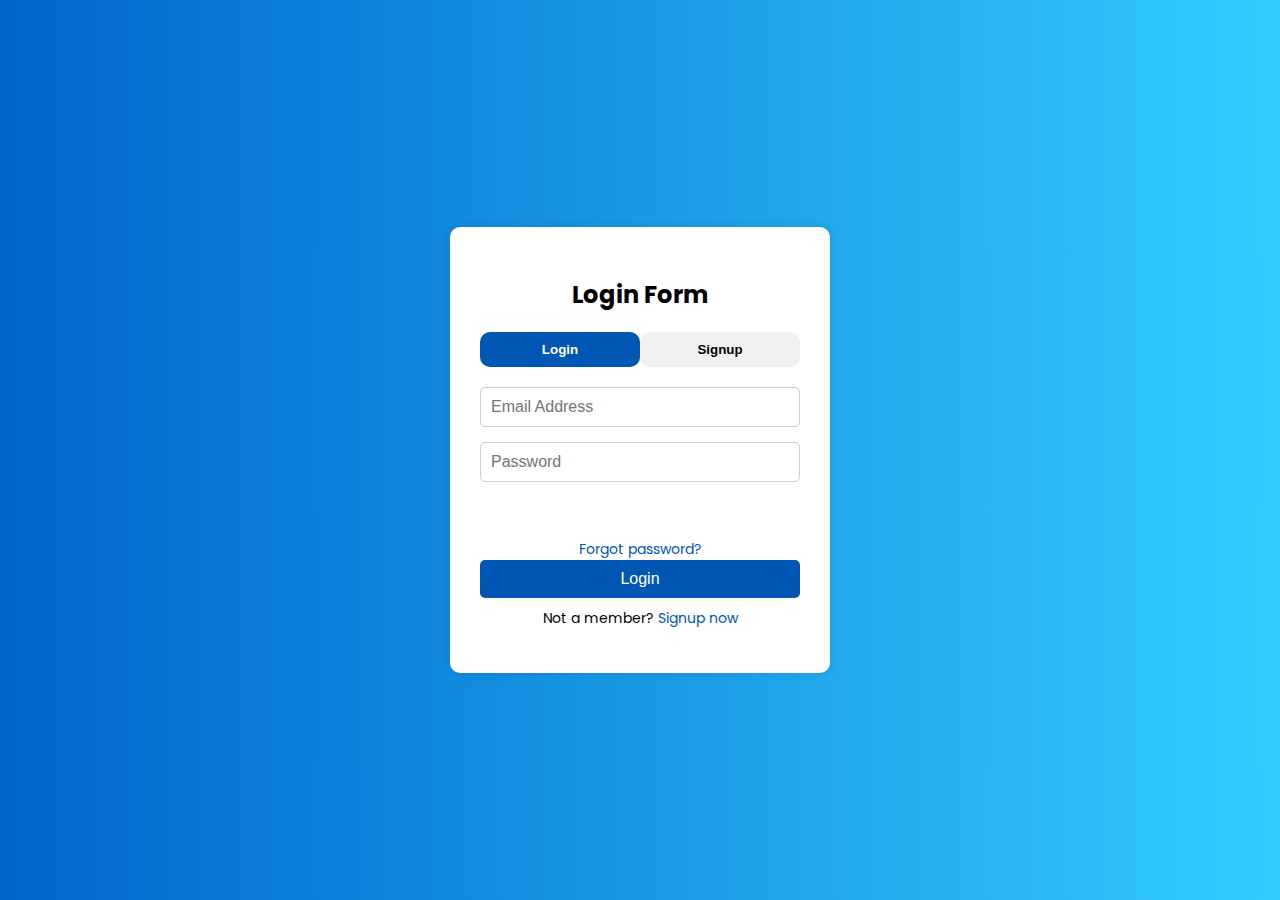
==== signin.html @ e0f15165 "landing" ====
<!DOCTYPE html>
<html lang="en">
<head>
    <meta charset="UTF-8">
    <meta name="viewport" content="width=device-width, initial-scale=1.0">
    <title>Login Form</title>
    <link rel="stylesheet" href="styles.css">
    <link rel="preconnect" href="https://fonts.googleapis.com">
<link rel="preconnect" href="https://fonts.gstatic.com" crossorigin>
<link href="https://fonts.googleapis.com/css2?family=Poppins:ital,wght@0,100;0,200;0,300;0,400;0,500;0,600;0,700;0,800;0,900;1,100;1,200;1,300;1,400;1,500;1,600;1,700;1,800;1,900&display=swap" rel="stylesheet">
</head>
<body>
    <div class="login-container">
        <div class="login-form">
            <h2>Login Form</h2>
            <div class="tab">
                <button id="login-tab" class="active" onclick="showLogin()">Login</button>
                <button id="signup-tab" onclick="showSignup()">Signup</button>
            </div>
            <form id="login" class="form-content">
                <input type="email" placeholder="Email Address" required>
                <input type="password" placeholder="Password" required>
                <p id="error-message" class="error-message"></p>
                <a href="#" class="forgot-password">Forgot password?</a>
                <button type="submit">Login</button>
                <p class="signup-link">Not a member? <a href="#" onclick="showSignup()">Signup now</a></p>
            </form>
            <form id="signup" class="form-content hidden">
                <input type="text" placeholder="Full Name" required>
                <input type="email" placeholder="Email Address" required>
                <input type="password" placeholder="Password" required>
                <button type="submit">Signup</button>
                <p class="signup-link">Already have an account? <a href="#" onclick="showLogin()">Login</a></p>
            </form>
        </div>
    </div>
    <script src="script.js"></script>
</body>
</html>
---- styles.css ----
body {
    margin: 0;
    padding: 0;
    font-family: Poppins;
    background: linear-gradient(to right, #0066cc, #33ccff);
    display: flex;
    justify-content: center;
    align-items: center;
    height: 100vh;
    scroll-behavior: smooth;
}

.login-container {
    background-color: #fff;
    padding: 30px;
    border-radius: 10px;
    box-shadow: 0px 0px 10px rgba(0, 0, 0, 0.1);
    width: 320px;
    text-align: center;
}

h2 {
    margin-bottom: 20px;
}

.tab {
    display: flex;
    justify-content: space-around;
    margin-bottom: 20px;
}

.tab button {
    background-color: #f1f1f1;
    border: none;
    padding: 10px;
    cursor: pointer;
    font-weight: bold;
    border-radius: 10px;
    width: 100%;
}

.tab button.active {
    background-color: #0056b3;
    color: #fff;
}

.form-content {
    display: flex;
    flex-direction: column;
}

.form-content input {
    margin-bottom: 15px;
    padding: 10px;
    border-radius: 5px;
    border: 1px solid #ccc;
    font-size: 16px;
}

.form-content button {
    background-color: #0056b3;
    color: #fff;
    border: none;
    padding: 10px;
    border-radius: 5px;
    cursor: pointer;
    font-size: 16px;
}

.forgot-password, .signup-link {
    margin-top: 10px;
    font-size: 14px;
}

.forgot-password {
    color: #0056b3;
    text-decoration: none;
}

.hidden {
    display: none;
}

.signup-link a {
    color: #0056b3;
    text-decoration: none;
}
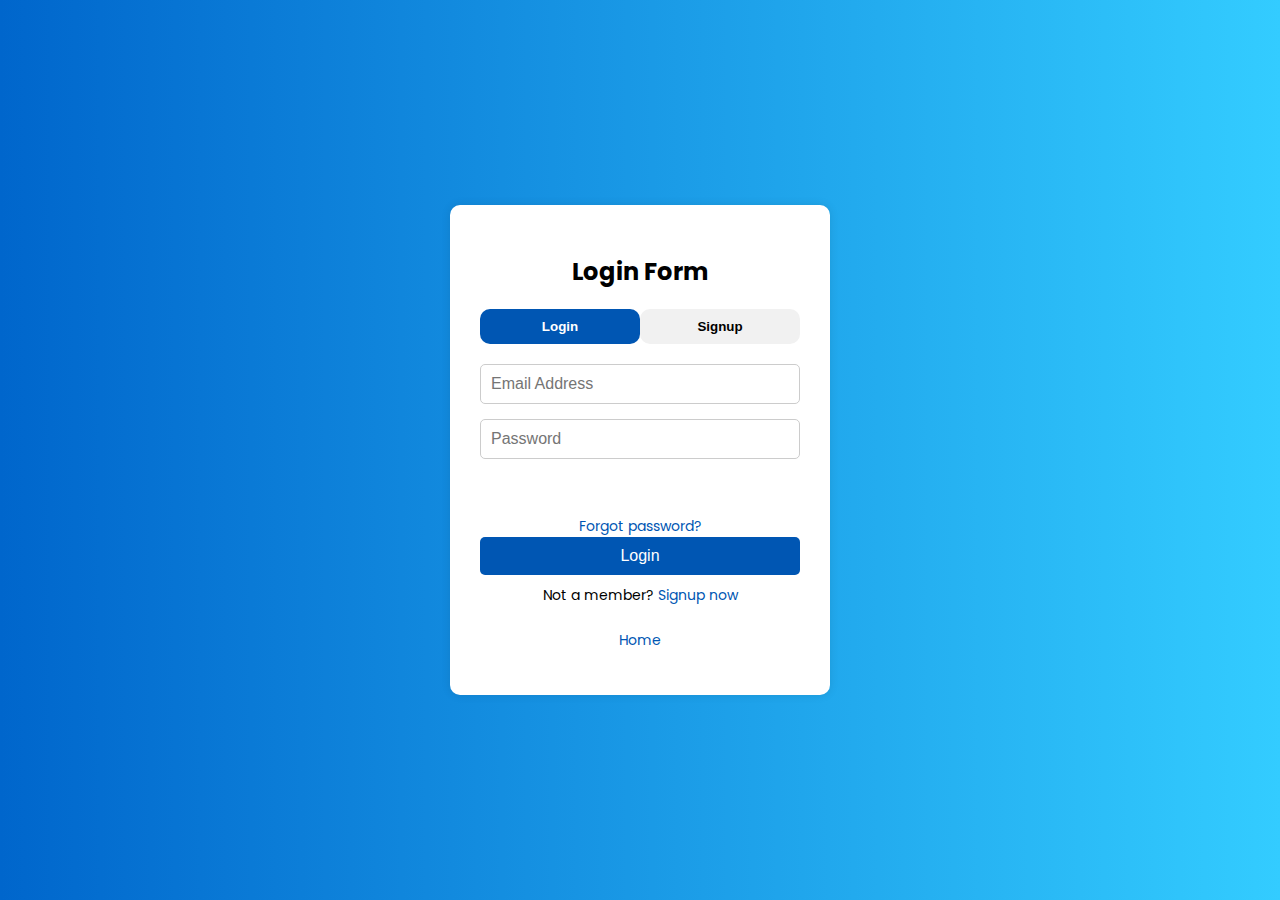
==== commit da834d5e: "html" ====
--- a/signin.html
+++ b/signin.html
@@ -24,6 +24,7 @@
                 <a href="#" class="forgot-password">Forgot password?</a>
                 <button type="submit">Login</button>
                 <p class="signup-link">Not a member? <a href="#" onclick="showSignup()">Signup now</a></p>
+                <p class="signup-link"><a href="index.html">Home</a></p>
             </form>
             <form id="signup" class="form-content hidden">
                 <input type="text" placeholder="Full Name" required>
